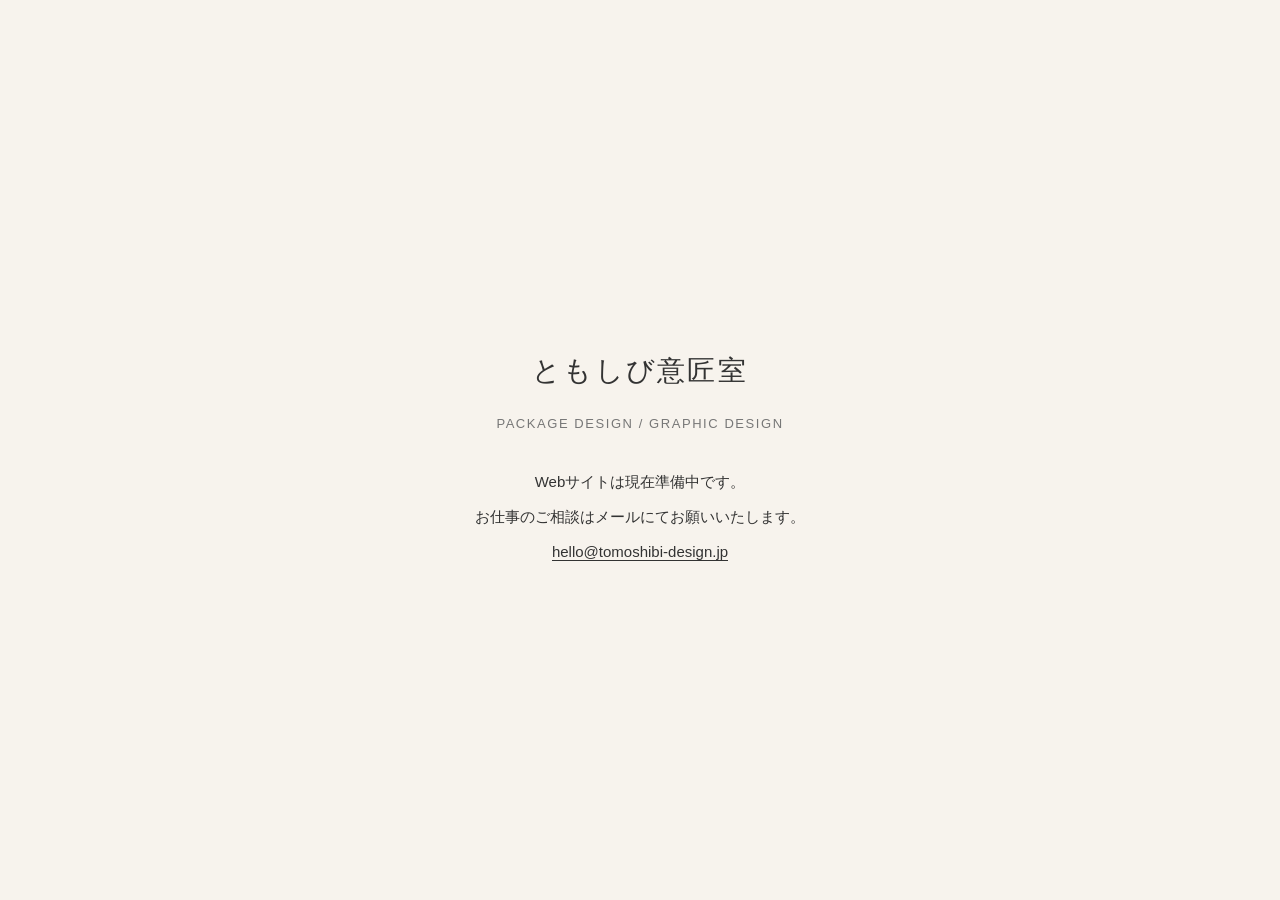
==== index.html @ 348e21a5 "Update contact email in index.html" ====
<!DOCTYPE html>
<html lang="ja">
<head>
  <meta charset="UTF-8">
  <meta name="viewport" content="width=device-width, initial-scale=1.0">
  <title>ともしび意匠室</title>
  <style>
    body {
      margin: 0;
      min-height: 100vh;
      display: flex;
      align-items: center;
      justify-content: center;
      font-family: "Helvetica Neue", Arial, sans-serif;
      background: #f7f3ed;
      color: #333;
      text-align: center;
      line-height: 1.8;
    }
    .wrap {
      padding: 40px 24px;
    }
    h1 {
      font-size: 28px;
      letter-spacing: 0.08em;
      margin-bottom: 16px;
      font-weight: 500;
    }
    p {
      font-size: 15px;
      margin: 8px 0;
    }
    .en {
      font-size: 13px;
      letter-spacing: 0.12em;
      color: #777;
      margin-bottom: 32px;
    }
    a {
      color: #333;
      text-decoration: none;
      border-bottom: 1px solid #333;
    }
  </style>
</head>
<body>
  <main class="wrap">
    <h1>ともしび意匠室</h1>
    <div class="en">PACKAGE DESIGN / GRAPHIC DESIGN</div>

    <p>Webサイトは現在準備中です。</p>
    <p>お仕事のご相談はメールにてお願いいたします。</p>
    <p><a href="mailto:hello@tomoshibi-design.jp">hello@tomoshibi-design.jp</a></p>
  </main>
</body>
</html>
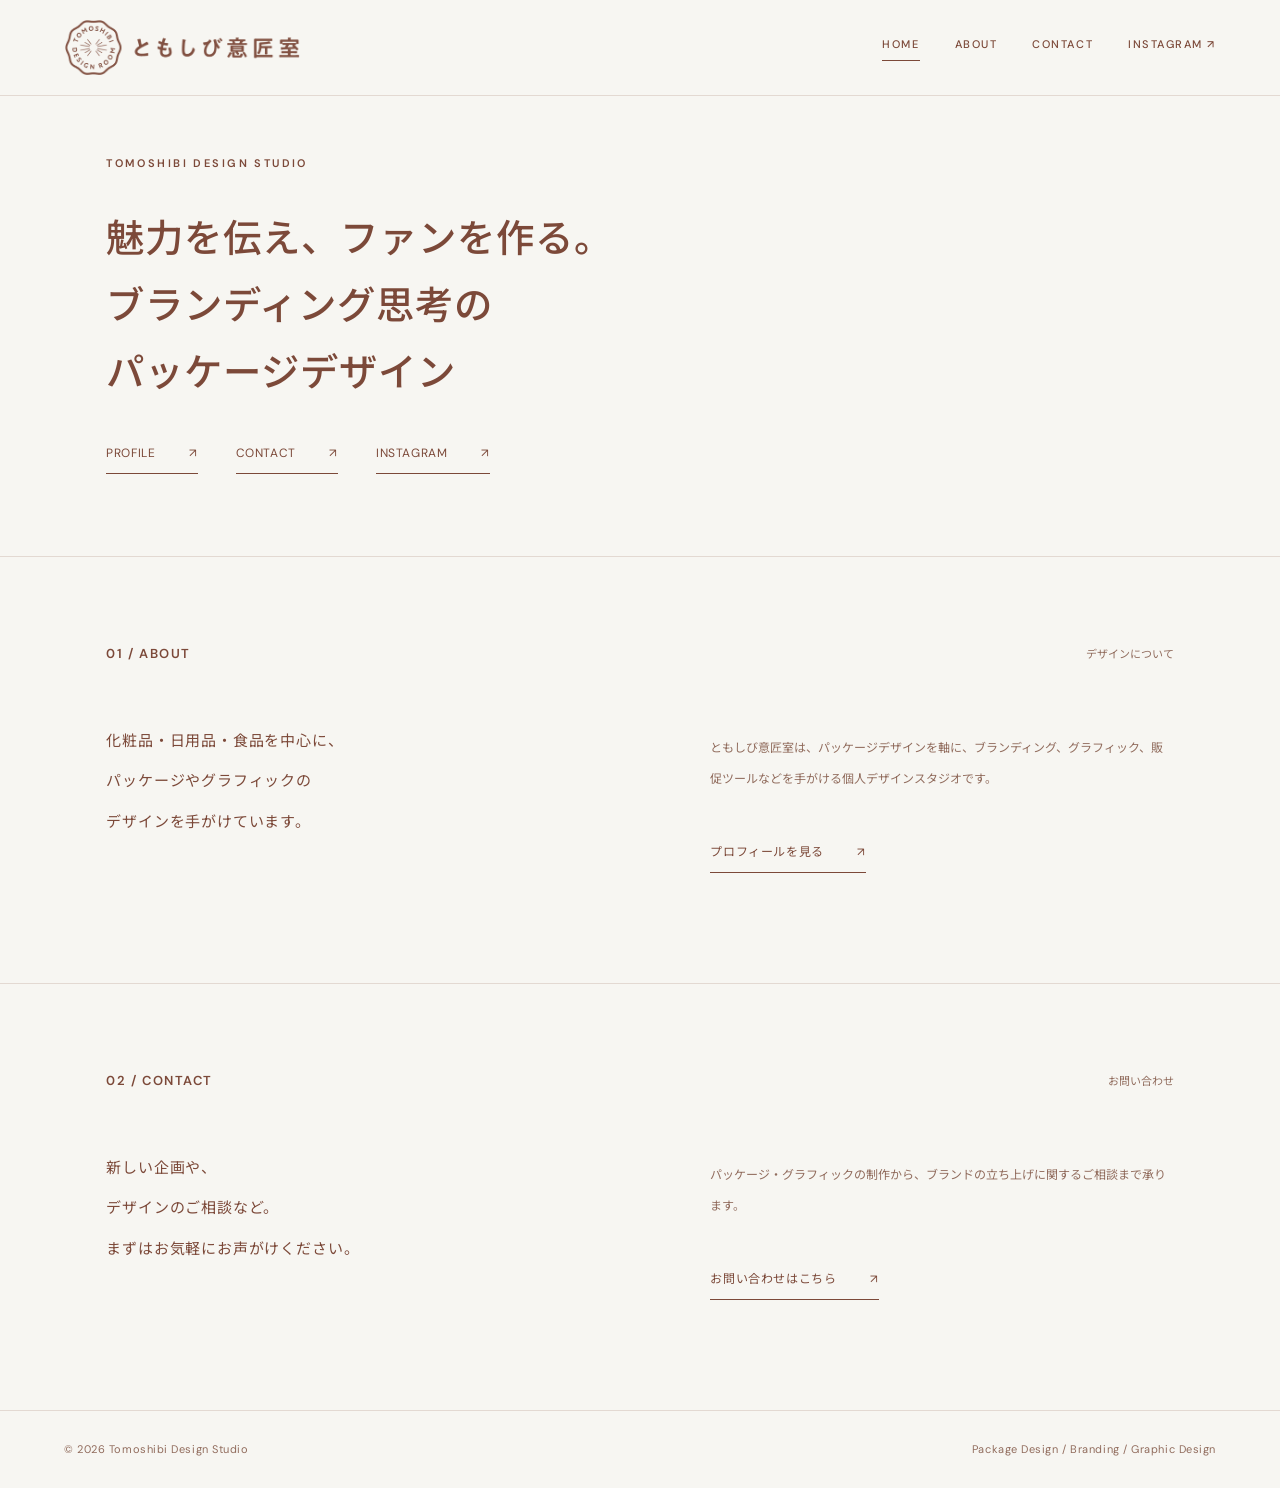
==== commit 54c01d43: "Add files via upload" ====
--- a/index.html
+++ b/index.html
@@ -1,56 +1 @@
-<!DOCTYPE html>
-<html lang="ja">
-<head>
-  <meta charset="UTF-8">
-  <meta name="viewport" content="width=device-width, initial-scale=1.0">
-  <title>ともしび意匠室</title>
-  <style>
-    body {
-      margin: 0;
-      min-height: 100vh;
-      display: flex;
-      align-items: center;
-      justify-content: center;
-      font-family: "Helvetica Neue", Arial, sans-serif;
-      background: #f7f3ed;
-      color: #333;
-      text-align: center;
-      line-height: 1.8;
-    }
-    .wrap {
-      padding: 40px 24px;
-    }
-    h1 {
-      font-size: 28px;
-      letter-spacing: 0.08em;
-      margin-bottom: 16px;
-      font-weight: 500;
-    }
-    p {
-      font-size: 15px;
-      margin: 8px 0;
-    }
-    .en {
-      font-size: 13px;
-      letter-spacing: 0.12em;
-      color: #777;
-      margin-bottom: 32px;
-    }
-    a {
-      color: #333;
-      text-decoration: none;
-      border-bottom: 1px solid #333;
-    }
-  </style>
-</head>
-<body>
-  <main class="wrap">
-    <h1>ともしび意匠室</h1>
-    <div class="en">PACKAGE DESIGN / GRAPHIC DESIGN</div>
-
-    <p>Webサイトは現在準備中です。</p>
-    <p>お仕事のご相談はメールにてお願いいたします。</p>
-    <p><a href="mailto:hello@tomoshibi-design.jp">hello@tomoshibi-design.jp</a></p>
-  </main>
-</body>
-</html>
+<!doctype html><html lang="ja"><head><meta charset="UTF-8"><meta name="viewport" content="width=device-width,initial-scale=1"><meta name="description" content="ともしび意匠室｜神奈川県藤沢市を拠点に活動するパッケージデザイナー。"><title>ともしび意匠室 | Tomoshibi Design Studio</title><link rel="stylesheet" href="style.css"></head><body><header><a class="brand" href="index.html" aria-label="ともしび意匠室 ホーム"><img class="logo-image" src="tomoshibi-logo.png" alt="ともしび意匠室"></a><nav aria-label="メインナビゲーション"><a class="active" href="index.html">HOME</a><a href="about.html">ABOUT</a><a href="contact.html">CONTACT</a><a class="header-instagram" href="https://www.instagram.com/tomoshibi.design/" target="_blank" rel="noopener noreferrer" data-instagram>INSTAGRAM ↗</a></nav></header><main><section class="shell hero hero-minimal"><span class="eyebrow">TOMOSHIBI DESIGN STUDIO</span><h1>魅力を伝え、ファンを作る。<br>ブランディング思考の<br>パッケージデザイン</h1><div class="hero-links"><a class="textlink" href="about.html">PROFILE</a><a class="textlink" href="contact.html">CONTACT</a><a class="textlink" href="https://www.instagram.com/tomoshibi.design/" target="_blank" rel="noopener noreferrer" data-instagram>INSTAGRAM</a></div></section><section class="shell section"><div class="sectionhead"><h2>01 / ABOUT</h2><span>デザインについて</span></div><div class="two"><p class="copy">化粧品・日用品・食品を中心に、<br>パッケージやグラフィックの<br>デザインを手がけています。</p><div><p class="note">ともしび意匠室は、パッケージデザインを軸に、ブランディング、グラフィック、販促ツールなどを手がける個人デザインスタジオです。</p><a class="textlink" href="about.html">プロフィールを見る</a></div></div></section><section class="shell section"><div class="sectionhead"><h2>02 / CONTACT</h2><span>お問い合わせ</span></div><div class="two"><p class="copy">新しい企画や、<br>デザインのご相談など。<br>まずはお気軽にお声がけください。</p><div><p class="note">パッケージ・グラフィックの制作から、ブランドの立ち上げに関するご相談まで承ります。</p><a class="textlink" href="contact.html">お問い合わせはこちら</a></div></div></section></main><footer><span>© <span id="year"></span> Tomoshibi Design Studio</span><span>Package Design / Branding / Graphic Design</span></footer><script src="script.js"></script></body></html>
--- a/style.css
+++ b/style.css
@@ -0,0 +1,22 @@
+@import url('https://fonts.googleapis.com/css2?family=DM+Sans:wght@400;500;600&family=Noto+Sans+JP:wght@400;500;600&display=swap');
+:root{--paper:#f7f6f2;--ink:#7c4939;--sub:#916c5d;--line:#e3d9d2;--green:#7c4939}*{box-sizing:border-box}html{scroll-behavior:smooth}body{margin:0;background:var(--paper);color:var(--ink);font-family:'DM Sans','Noto Sans JP',sans-serif;font-size:14px;line-height:1.9;-webkit-font-smoothing:antialiased}a{color:inherit;text-decoration:none}a:hover{opacity:.64}header{min-height:91px;border-bottom:1px solid var(--line);display:flex;align-items:center;justify-content:space-between;gap:24px;padding:20px clamp(24px,5vw,90px)}.brand{display:flex;align-items:center;flex:0 0 auto}.logo-image{display:block;height:55px;width:auto}.brandmark{display:none}nav{display:flex;gap:35px;font-size:11px;font-weight:500;letter-spacing:.14em;flex-wrap:wrap;justify-content:flex-end}nav .active{border-bottom:1px solid var(--ink);padding-bottom:5px}main{min-height:calc(100svh - 175px)}.shell{max-width:1300px;padding:0 clamp(24px,8.3vw,130px);margin:auto}.hero{min-height:570px;display:flex;flex-direction:column;justify-content:center;position:relative;padding-top:40px;padding-bottom:110px}.eyebrow{color:var(--green);font-size:11px;letter-spacing:.22em;font-weight:600}.hero h1{font-weight:500;letter-spacing:.12em;font-size:clamp(32px,4.6vw,67px);line-height:1.55;margin:30px 0 25px}.hero .lead{font-size:13px;color:var(--sub);line-height:2.6}.section{border-top:1px solid var(--line);padding-top:85px;padding-bottom:110px}.sectionhead{display:flex;justify-content:space-between;align-items:baseline;gap:20px;margin-bottom:54px}.sectionhead h2{font-size:13px;font-weight:600;letter-spacing:.12em;margin:0}.sectionhead span{font-size:11px;color:var(--sub)}.two{display:grid;grid-template-columns:1fr 1fr;gap:11vw}.copy{font-size:15px;line-height:2.7;letter-spacing:.055em;margin:0}.note{color:var(--sub);font-size:12px;line-height:2.6}.textlink{display:inline-block;margin-top:34px;padding-bottom:8px;border-bottom:1px solid var(--ink);font-size:12px;letter-spacing:.05em}.textlink:after{content:' ↗';margin-left:30px}.pagehead{padding-top:114px;padding-bottom:95px;border-bottom:1px solid var(--line)}.pagehead h1{font-size:clamp(45px,7vw,88px);line-height:1.1;letter-spacing:-.045em;font-weight:400;margin:19px 0}.pagehead p{color:var(--sub);font-size:12px}.detail{padding-top:90px;padding-bottom:120px}.label{color:var(--green);font-size:11px;letter-spacing:.15em}.profile-name{font-weight:500;font-size:24px;letter-spacing:.08em;margin:20px 0 10px}.profile-description{max-width:640px;line-height:2.7;font-size:14px}.service-list{list-style:none;padding:0;margin:8px 0}.service-list li{padding:14px 0;border-bottom:1px solid var(--line);font-size:13px}.contact-mail{font-size:clamp(20px,3.5vw,40px);font-weight:400;letter-spacing:-.02em;display:inline-block;margin:22px 0;border-bottom:1px solid var(--ink)}.button{border:1px solid var(--green);background:var(--green);color:white;padding:14px 26px;font-family:inherit;font-size:12px;letter-spacing:.08em;cursor:pointer;display:inline-block}.button:hover{opacity:.8}.form-grid{display:grid;gap:22px;max-width:640px;margin-top:36px}.field label{display:block;font-size:12px;margin-bottom:7px}.field input,.field textarea{width:100%;border:1px solid var(--line);border-radius:0;padding:14px;background:transparent;font:inherit;font-size:14px;outline:none}.field input:focus,.field textarea:focus{border-color:var(--green)}.field textarea{min-height:150px;resize:vertical}.small{color:var(--sub);font-size:11px}footer{border-top:1px solid var(--line);padding:28px clamp(24px,5vw,90px);display:flex;justify-content:space-between;gap:20px;color:var(--sub);font-size:11px;letter-spacing:.05em}.lineart{position:absolute;right:10vw;top:30%;width:150px;height:220px;opacity:.9}.lineart svg{width:100%;height:100%}@media(max-width:700px){header{min-height:75px;padding:18px 16px;align-items:flex-start;flex-direction:column}.nav{width:100%}nav{gap:16px;font-size:10px}.brand{font-size:13px;gap:9px}.logo-image{height:35px}.hero{min-height:560px;padding-top:0}.hero h1{font-size:clamp(30px,8vw,46px)}.hero .lead{font-size:12px}.lineart{opacity:.15;right:5%;top:28%}.section{padding-top:55px;padding-bottom:70px}.sectionhead{margin-bottom:32px}.two{grid-template-columns:1fr;gap:36px}.pagehead{padding-top:80px;padding-bottom:64px}.detail{padding-top:65px;padding-bottom:80px}footer{flex-direction:column;gap:5px}.copy{font-size:14px}}
+
+/* Minimal introduction and social link */
+.hero-minimal{min-height:460px;padding-bottom:65px}
+.hero-minimal h1{font-size:clamp(26px,4vw,57px);line-height:1.65;letter-spacing:.06em;margin:32px 0 35px}
+.hero-links{display:flex;gap:38px;flex-wrap:wrap}
+.hero-links .textlink{margin-top:0}
+.header-instagram{color:var(--green)}
+@media(max-width:700px){.hero-minimal{min-height:420px;padding-bottom:55px}.hero-minimal h1{font-size:clamp(24px,6vw,36px)}.hero-links{gap:20px}.header-instagram{display:none}}
+
+.profile-description p { margin: 0 0 1.7em; }
+.profile-description p:last-child { margin-bottom: 0; }
+
+/* Logo color coordination */
+.field input,.field textarea{color:var(--ink)} .field input::placeholder,.field textarea::placeholder{color:var(--sub)}
+.hero-minimal h1{font-size:clamp(26px,3.5vw,49px);letter-spacing:.025em;line-height:1.75}
+@media(max-width:700px){.hero-minimal h1{font-size:clamp(23px,5.5vw,33px);line-height:1.75}}
+
+/* Refined headline scale */
+.hero-minimal h1{font-size:clamp(23px,3vw,42px)}
+@media(max-width:700px){.hero-minimal h1{font-size:clamp(21px,5vw,29px)}}
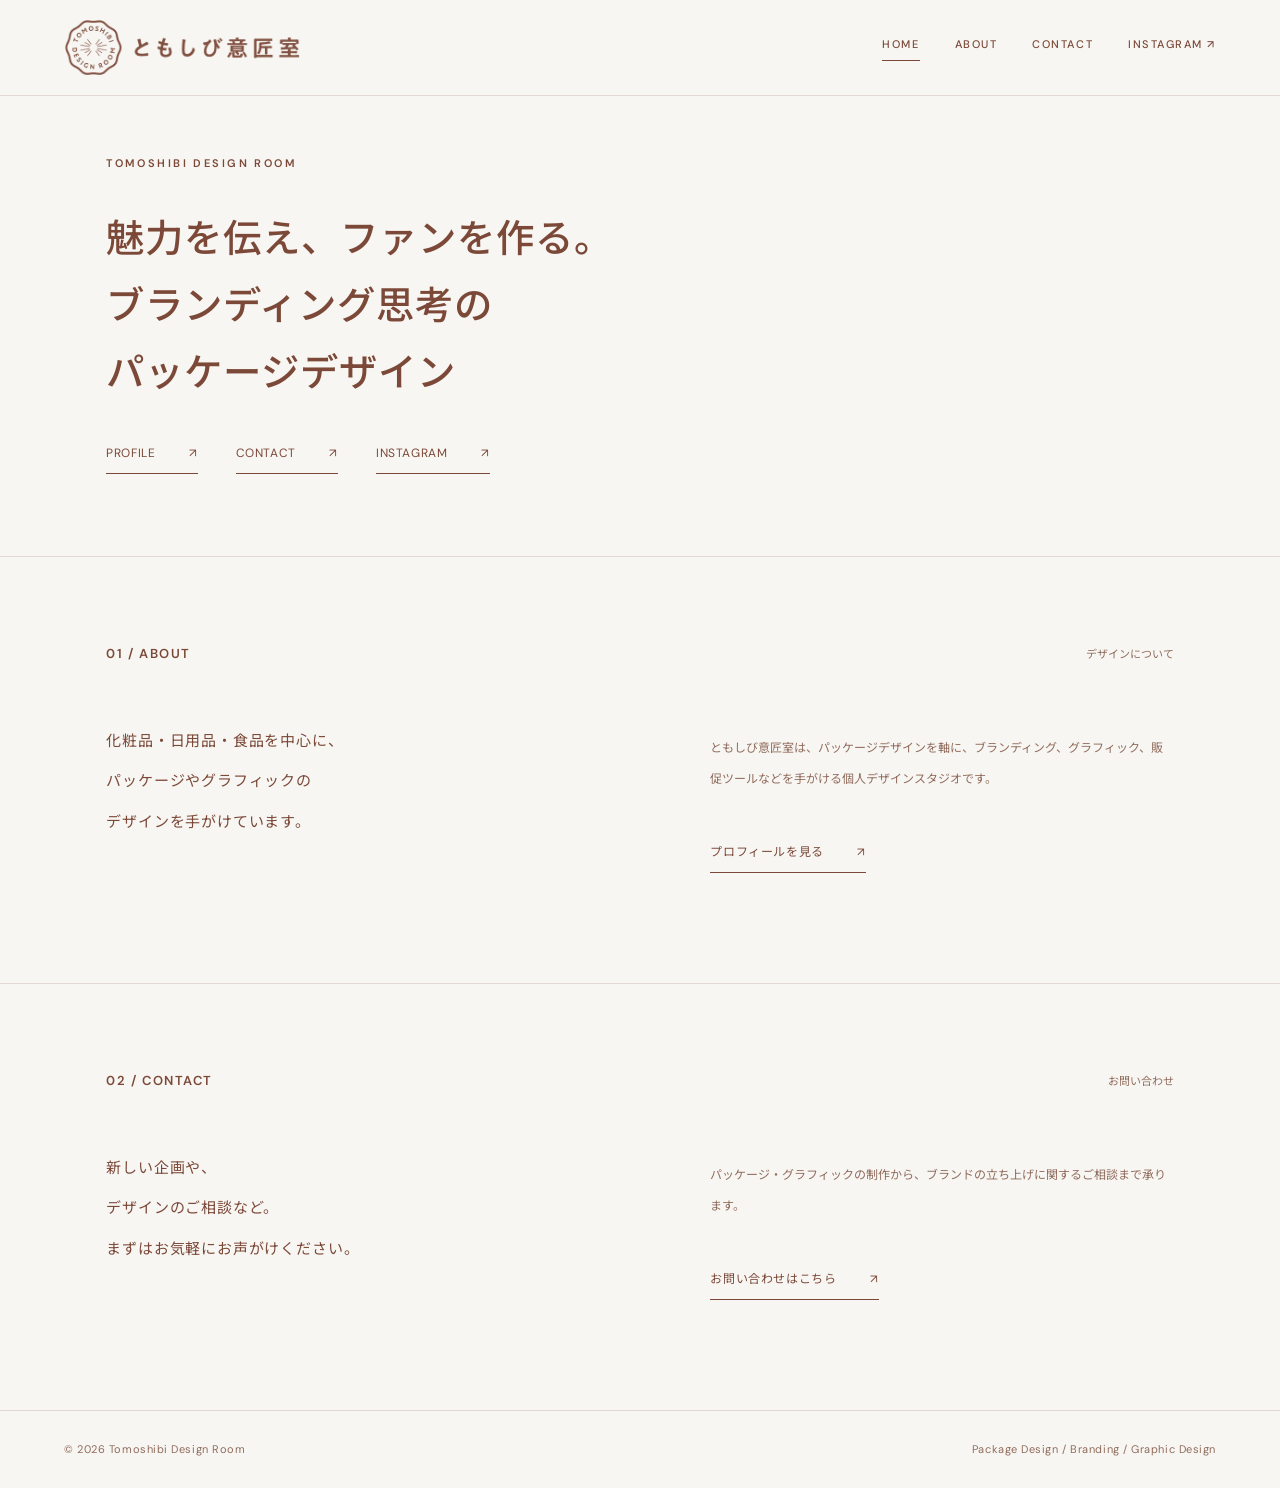
==== commit 9f1a558f: "Update index.html" ====
--- a/index.html
+++ b/index.html
@@ -1 +1,22 @@
-<!doctype html><html lang="ja"><head><meta charset="UTF-8"><meta name="viewport" content="width=device-width,initial-scale=1"><meta name="description" content="ともしび意匠室｜神奈川県藤沢市を拠点に活動するパッケージデザイナー。"><title>ともしび意匠室 | Tomoshibi Design Studio</title><link rel="stylesheet" href="style.css"></head><body><header><a class="brand" href="index.html" aria-label="ともしび意匠室 ホーム"><img class="logo-image" src="tomoshibi-logo.png" alt="ともしび意匠室"></a><nav aria-label="メインナビゲーション"><a class="active" href="index.html">HOME</a><a href="about.html">ABOUT</a><a href="contact.html">CONTACT</a><a class="header-instagram" href="https://www.instagram.com/tomoshibi.design/" target="_blank" rel="noopener noreferrer" data-instagram>INSTAGRAM ↗</a></nav></header><main><section class="shell hero hero-minimal"><span class="eyebrow">TOMOSHIBI DESIGN STUDIO</span><h1>魅力を伝え、ファンを作る。<br>ブランディング思考の<br>パッケージデザイン</h1><div class="hero-links"><a class="textlink" href="about.html">PROFILE</a><a class="textlink" href="contact.html">CONTACT</a><a class="textlink" href="https://www.instagram.com/tomoshibi.design/" target="_blank" rel="noopener noreferrer" data-instagram>INSTAGRAM</a></div></section><section class="shell section"><div class="sectionhead"><h2>01 / ABOUT</h2><span>デザインについて</span></div><div class="two"><p class="copy">化粧品・日用品・食品を中心に、<br>パッケージやグラフィックの<br>デザインを手がけています。</p><div><p class="note">ともしび意匠室は、パッケージデザインを軸に、ブランディング、グラフィック、販促ツールなどを手がける個人デザインスタジオです。</p><a class="textlink" href="about.html">プロフィールを見る</a></div></div></section><section class="shell section"><div class="sectionhead"><h2>02 / CONTACT</h2><span>お問い合わせ</span></div><div class="two"><p class="copy">新しい企画や、<br>デザインのご相談など。<br>まずはお気軽にお声がけください。</p><div><p class="note">パッケージ・グラフィックの制作から、ブランドの立ち上げに関するご相談まで承ります。</p><a class="textlink" href="contact.html">お問い合わせはこちら</a></div></div></section></main><footer><span>© <span id="year"></span> Tomoshibi Design Studio</span><span>Package Design / Branding / Graphic Design</span></footer><script src="script.js"></script></body></html>
+<title>【パッケージデザイン・グラフィックデザイン】ともしび意匠室｜藤沢</title>
+<meta name="description" content="商品の魅力を伝え、ファンを作る。ブランディング思考で、パッケージやロゴ、各種販促物を制作するデザイナーです。">
+<link rel="canonical" href="https://tomoshibi-design.jp/">
+
+
+<!doctype html><html lang="ja"><head><meta charset="UTF-8"><meta name="viewport" content="width=device-width,initial-scale=1"><meta name="description" content="ともしび意匠室｜神奈川県藤沢市を拠点に活動するパッケージデザイナー。"><title>ともしび意匠室 | Tomoshibi Design Room</title><link rel="stylesheet" href="style.css"></head>
+  
+  <body><header><a class="brand" href="index.html" aria-label="ともしび意匠室 ホーム">
+    <img class="logo-image" src="tomoshibi-logo.png" alt="ともしび意匠室"></a><nav aria-label="メインナビゲーション">
+      <a class="active" href="index.html">HOME</a><a href="about.html">ABOUT</a><a href="contact.html">CONTACT</a>
+      
+      <a class="header-instagram" href="https://www.instagram.com/tomoshibi.design/" target="_blank" rel="noopener noreferrer" data-instagram>INSTAGRAM ↗</a></nav>
+  
+  </header>
+    
+    <main><section class="shell hero hero-minimal"><span class="eyebrow">TOMOSHIBI DESIGN ROOM</span>
+      
+      <h1>魅力を伝え、ファンを作る。<br>ブランディング思考の<br>パッケージデザイン</h1><div class="hero-links">
+        <a class="textlink" href="about.html">PROFILE</a><a class="textlink" href="contact.html">CONTACT</a>
+        <a class="textlink" href="https://www.instagram.com/tomoshibi.design/" target="_blank" rel="noopener noreferrer" data-instagram>INSTAGRAM</a></div></section>
+      
+      <section class="shell section"><div class="sectionhead"><h2>01 / ABOUT</h2><span>デザインについて</span></div><div class="two"><p class="copy">化粧品・日用品・食品を中心に、<br>パッケージやグラフィックの<br>デザインを手がけています。</p><div><p class="note">ともしび意匠室は、パッケージデザインを軸に、ブランディング、グラフィック、販促ツールなどを手がける個人デザインスタジオです。</p><a class="textlink" href="about.html">プロフィールを見る</a></div></div></section><section class="shell section"><div class="sectionhead"><h2>02 / CONTACT</h2><span>お問い合わせ</span></div><div class="two"><p class="copy">新しい企画や、<br>デザインのご相談など。<br>まずはお気軽にお声がけください。</p><div><p class="note">パッケージ・グラフィックの制作から、ブランドの立ち上げに関するご相談まで承ります。</p><a class="textlink" href="contact.html">お問い合わせはこちら</a></div></div></section></main><footer><span>© <span id="year"></span> Tomoshibi Design Room</span><span>Package Design / Branding / Graphic Design</span></footer><script src="script.js"></script></body></html>
